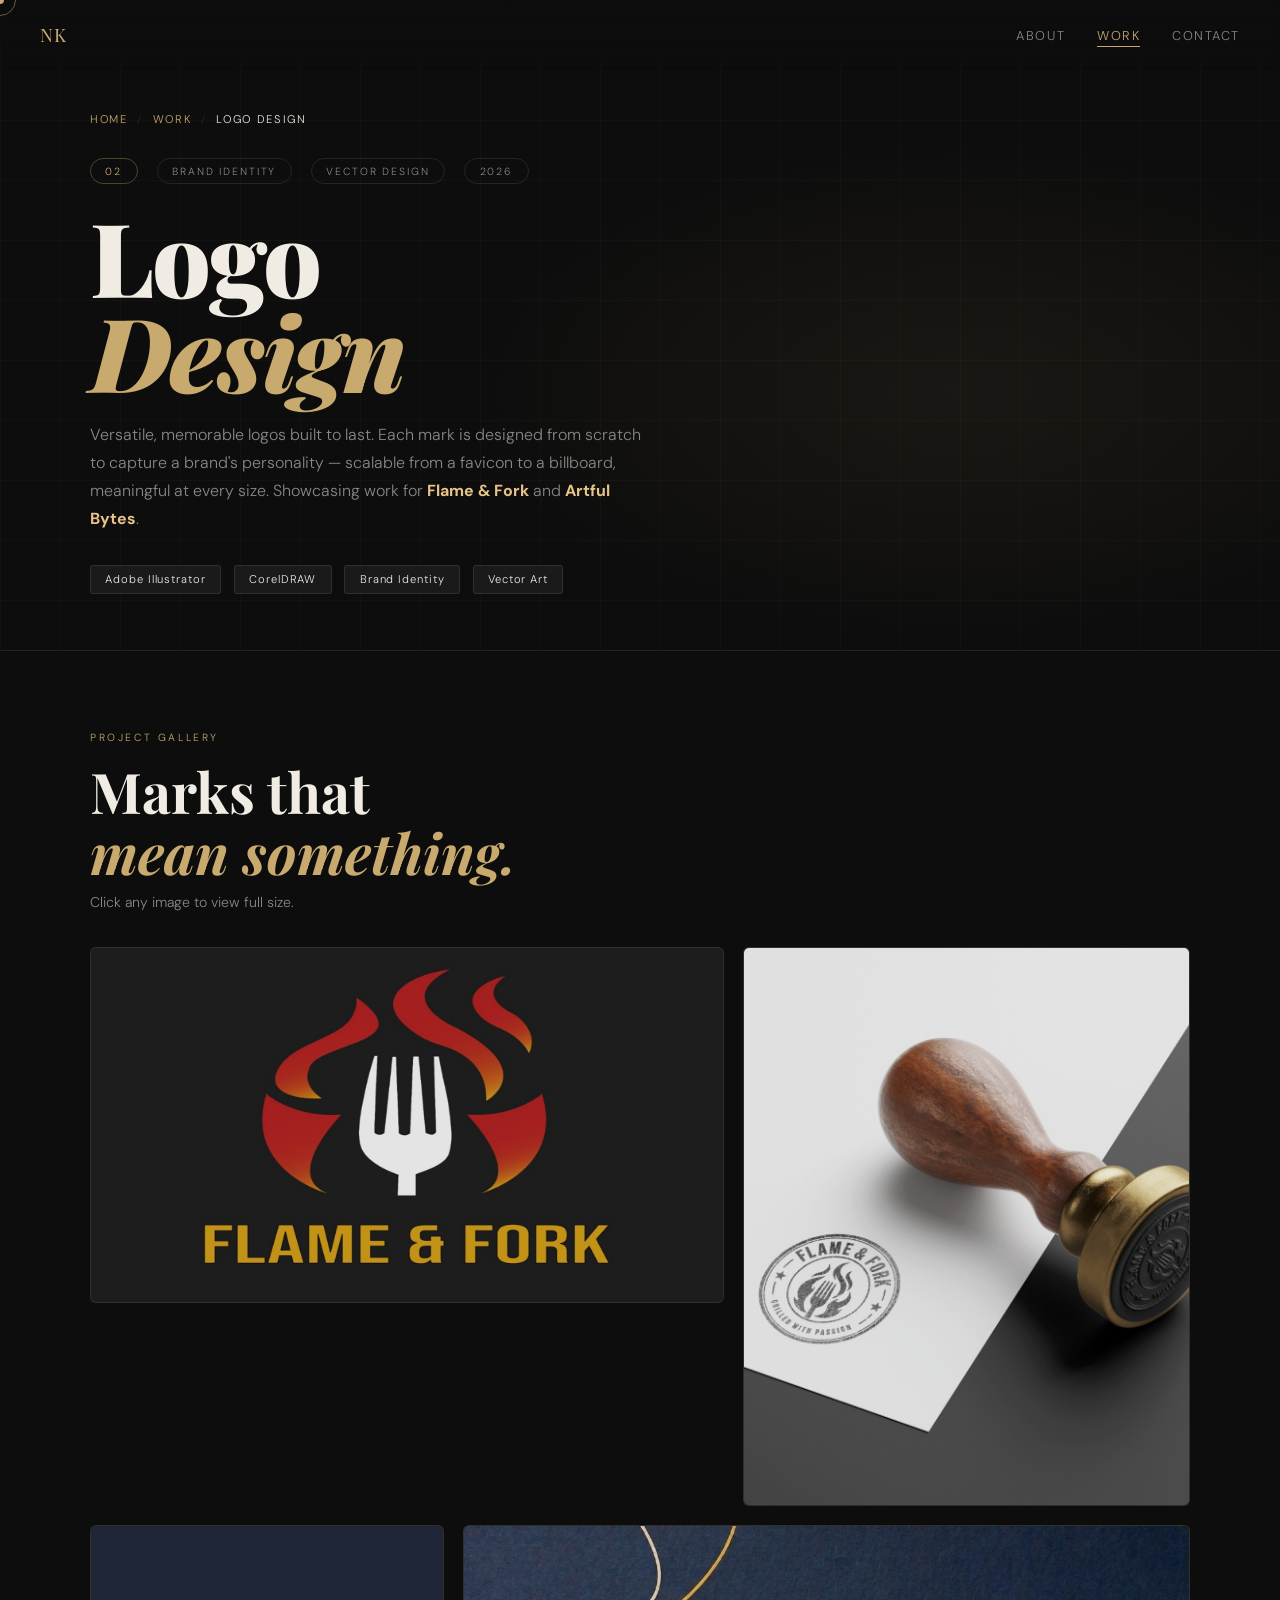
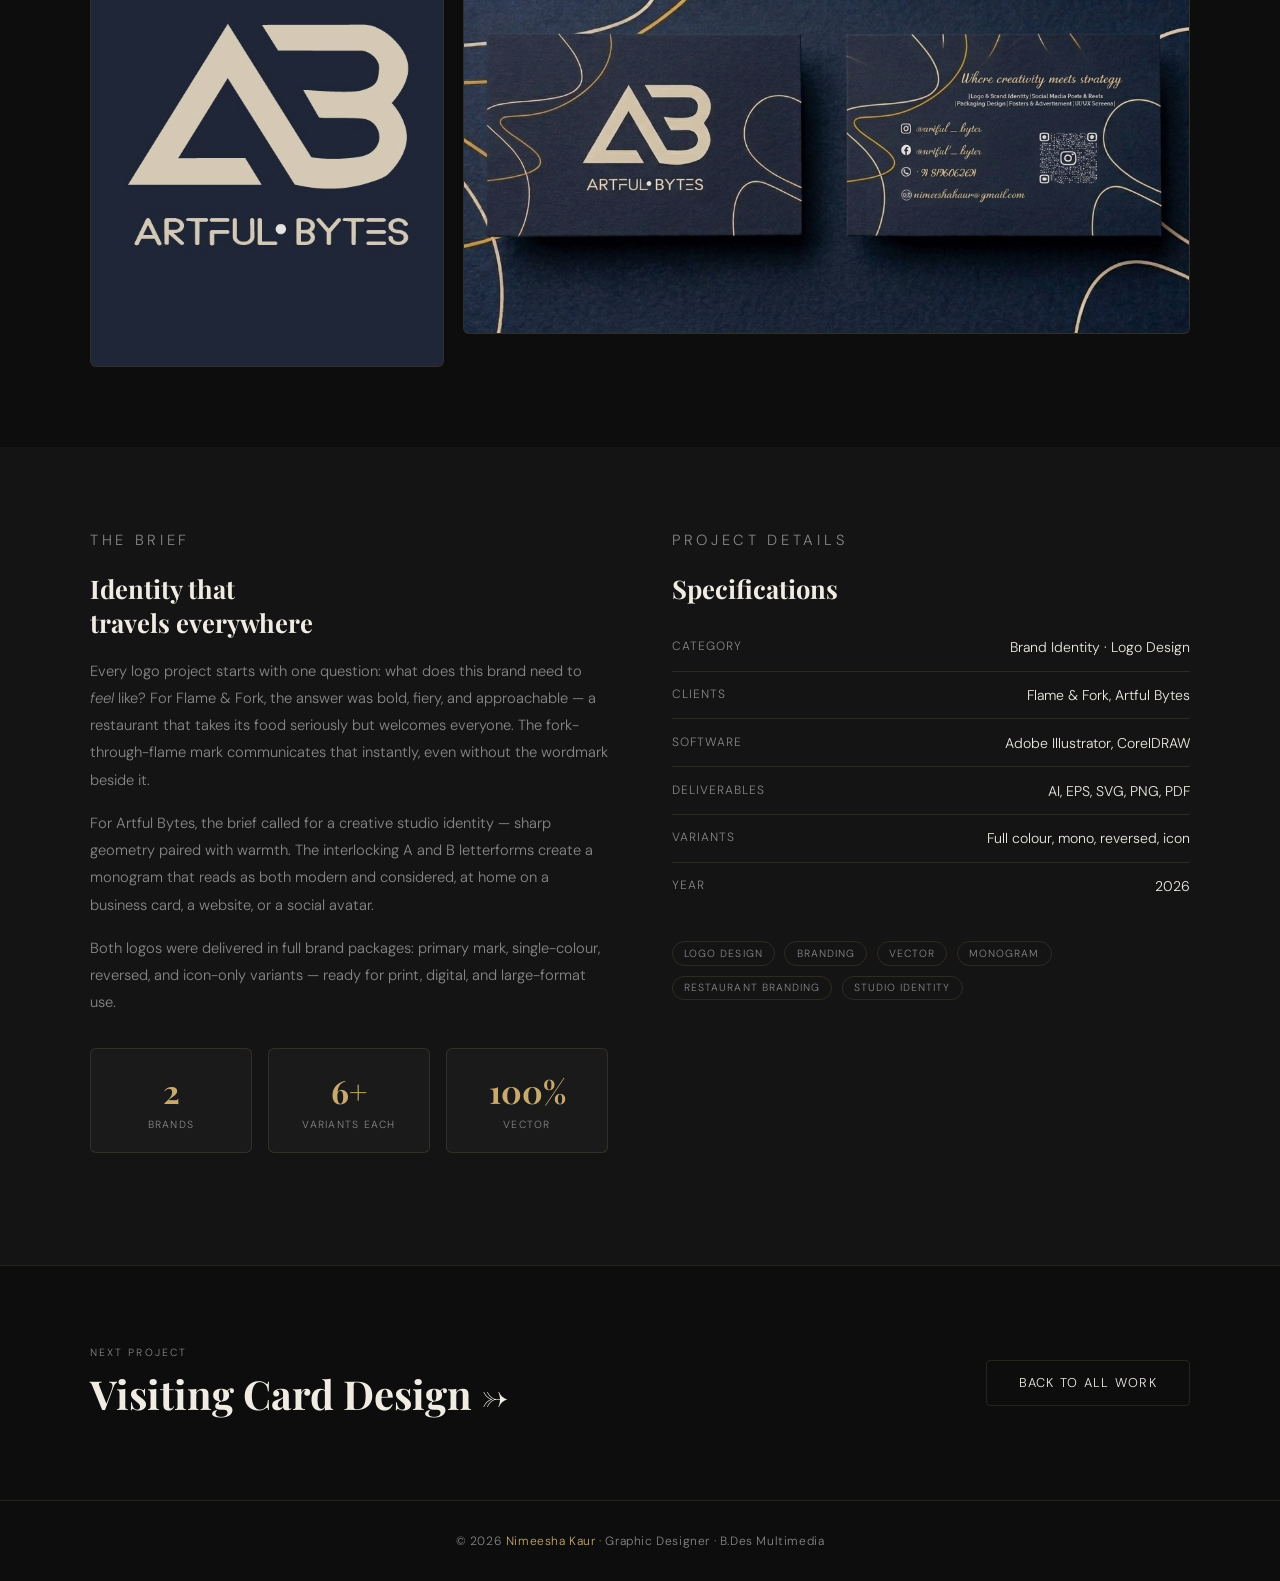
==== logoDesign.html @ 87f95355 "first commit" ====
<!DOCTYPE html>
<html lang="en">
<head>
<meta charset="UTF-8">
<meta name="viewport" content="width=device-width, initial-scale=1.0">
<title>Logo Design — Nimeesha Kaur</title>
<link rel="stylesheet" href="style.css">
</head>
<body>

<!-- Custom Cursor -->
<div class="cursor" id="cursor"></div>
<div class="cursor-ring" id="cursorRing"></div>

<!-- Navigation -->
<nav>
  <a href="index.html" class="nav-logo">NK</a>
  <ul class="nav-links">
    <li><a href="index.html#about">About</a></li>
    <li><a href="index.html#projects" class="active">Work</a></li>
    <li><a href="index.html#contact">Contact</a></li>
  </ul>
  <button class="hamburger" id="hamburger" aria-label="Open menu">
    <span></span><span></span><span></span>
  </button>
</nav>

<!-- Mobile Menu -->
<div class="mobile-menu" id="mobileMenu">
  <a href="index.html#about">About</a>
  <a href="index.html#projects">Work</a>
  <a href="index.html#contact">Contact</a>
</div>

<!-- ── Page Hero ── -->
<div class="page-hero">
  <div class="bg-grid"></div>
  <div style="position:absolute;inset:0;background:radial-gradient(ellipse 55% 55% at 75% 60%, rgba(200,169,110,0.07) 0%, rgba(200,169,110,0.03) 40%, transparent 70%);pointer-events:none;"></div>

  <div class="page-hero-content">

    <div class="breadcrumb">
      <a href="index.html">Home</a>
      <span>/</span>
      <a href="index.html#projects">Work</a>
      <span>/</span>
      <span style="color:var(--text)">Logo Design</span>
    </div>

    <div class="project-meta">
      <span class="meta-badge accent">02</span>
      <span class="meta-badge">Brand Identity</span>
      <span class="meta-badge">Vector Design</span>
      <span class="meta-badge">2026</span>
    </div>

    <h1 class="page-title">Logo<br><em>Design</em></h1>
    <p class="page-subtitle">
      Versatile, memorable logos built to last. Each mark is designed from scratch to capture
      a brand's personality — scalable from a favicon to a billboard, meaningful at every size.
      Showcasing work for <strong style="color:var(--accent2)">Flame &amp; Fork</strong> and
      <strong style="color:var(--accent2)">Artful Bytes</strong>.
    </p>

    <div class="tools-strip">
      <span class="tool-chip">Adobe Illustrator</span>
      <span class="tool-chip">CorelDRAW</span>
      <span class="tool-chip">Brand Identity</span>
      <span class="tool-chip">Vector Art</span>
    </div>

  </div>
</div>


<!-- ── Gallery ── -->
<div class="gallery-section">
  <div class="container" style="margin-bottom:2rem;">
    <p class="section-label reveal">Project Gallery</p>
    <h2 class="section-title reveal" style="margin-bottom:0.5rem;">Marks that<br><em style="font-style:italic;color:var(--accent)">mean something.</em></h2>
    <p class="reveal" style="color:var(--muted);font-size:0.88rem;max-width:480px;line-height:1.7;margin-bottom:0;">
      Click any image to view full size.
    </p>
  </div>

  <div class="gallery-grid">

    <!-- Wide — Flame & Fork logo on black -->
    <div class="gallery-item gi-1 reveal" data-src="images/FF1.jpeg">
      <img src="images/FF1.jpeg" alt="Flame & Fork logo — fork silhouette with flame on black background">
      <div class="overlay">
        <span class="overlay-text">Flame &amp; Fork — primary logo on black</span>
      </div>
    </div>

    <!-- Tall — stamp mockup -->
    <div class="gallery-item gi-2 reveal reveal-delay-1" data-src="images/FF10.jpeg">
      <img src="images/FF10.jpeg" alt="Flame & Fork logo stamped on paper with brass stamp tool">
      <div class="overlay">
        <span class="overlay-text">Stamp mockup — single-colour application</span>
      </div>
    </div>

    <!-- Tall — Artful Bytes logo -->
    <div class="gallery-item gi-3 reveal reveal-delay-2" data-src="images/AB1.jpeg">
      <img src="images/AB1.jpeg" alt="Artful Bytes AB monogram logo on navy background">
      <div class="overlay">
        <span class="overlay-text">Artful Bytes — AB monogram mark</span>
      </div>
    </div>

    <!-- Wide — visiting card showing logo in use -->
    <div class="gallery-item gi-4 reveal reveal-delay-3" data-src="images/AB2.jpeg">
      <img src="images/AB2.jpeg" alt="Artful Bytes logo applied to visiting card — navy and gold">
      <div class="overlay">
        <span class="overlay-text">Logo in context — business card application</span>
      </div>
    </div>

  </div>
</div>


<!-- ── Project Info ── -->
<div class="project-info-section">
  <div class="info-grid">

    <div class="info-block reveal">
      <p class="section-label">The Brief</p>
      <h3>Identity that<br>travels everywhere</h3>
      <p>
        Every logo project starts with one question: what does this brand need to <em>feel</em> like?
        For Flame &amp; Fork, the answer was bold, fiery, and approachable — a restaurant that takes
        its food seriously but welcomes everyone. The fork-through-flame mark communicates that instantly,
        even without the wordmark beside it.
      </p>
      <p>
        For Artful Bytes, the brief called for a creative studio identity — sharp geometry paired with
        warmth. The interlocking A and B letterforms create a monogram that reads as both modern and
        considered, at home on a business card, a website, or a social avatar.
      </p>
      <p>
        Both logos were delivered in full brand packages: primary mark, single-colour, reversed, and
        icon-only variants — ready for print, digital, and large-format use.
      </p>

      <div class="stats-row" style="margin-top:2rem;">
        <div class="stat-box">
          <span class="stat-num">2</span>
          <span class="stat-label">Brands</span>
        </div>
        <div class="stat-box">
          <span class="stat-num">6+</span>
          <span class="stat-label">Variants Each</span>
        </div>
        <div class="stat-box">
          <span class="stat-num">100%</span>
          <span class="stat-label">Vector</span>
        </div>
      </div>
    </div>

    <div class="info-block reveal reveal-delay-2">
      <p class="section-label">Project Details</p>
      <h3>Specifications</h3>
      <ul class="detail-list">
        <li>
          <span class="dl-key">Category</span>
          <span class="dl-val">Brand Identity · Logo Design</span>
        </li>
        <li>
          <span class="dl-key">Clients</span>
          <span class="dl-val">Flame &amp; Fork, Artful Bytes</span>
        </li>
        <li>
          <span class="dl-key">Software</span>
          <span class="dl-val">Adobe Illustrator, CorelDRAW</span>
        </li>
        <li>
          <span class="dl-key">Deliverables</span>
          <span class="dl-val">AI, EPS, SVG, PNG, PDF</span>
        </li>
        <li>
          <span class="dl-key">Variants</span>
          <span class="dl-val">Full colour, mono, reversed, icon</span>
        </li>
        <li>
          <span class="dl-key">Year</span>
          <span class="dl-val">2026</span>
        </li>
      </ul>

      <div style="margin-top:2rem;display:flex;flex-wrap:wrap;gap:0.6rem;">
        <span class="tag">Logo Design</span>
        <span class="tag">Branding</span>
        <span class="tag">Vector</span>
        <span class="tag">Monogram</span>
        <span class="tag">Restaurant Branding</span>
        <span class="tag">Studio Identity</span>
      </div>
    </div>

  </div>
</div>


<!-- ── Next Project CTA ── -->
<div class="next-project">
  <div class="next-inner">
    <div class="reveal">
      <p class="next-label">Next Project</p>
      <h2 class="next-title">Visiting Card Design →</h2>
    </div>
    <a href="index.html#projects" class="btn btn-outline reveal reveal-delay-2">Back to All Work</a>
  </div>
</div>


<!-- ── Lightbox ── -->
<div class="lightbox" id="lightbox" role="dialog" aria-modal="true">
  <button class="lightbox-close" id="lightboxClose" aria-label="Close">✕</button>
  <img class="lightbox-img" id="lightboxImg" src="" alt="Enlarged view">
</div>

<footer>
  <p>© 2026 <a href="index.html">Nimeesha Kaur</a> · Graphic Designer · B.Des Multimedia</p>
</footer>

<script src="main.js"></script>
</body>
</html>
---- style.css ----
/* ═══════════════════════════════════════════════
   NIMEESHA KAUR — SHARED STYLESHEET
   Used by: index.html & playingCards.html
════════════════════════════════════════════════ */

@import url('https://fonts.googleapis.com/css2?family=Playfair+Display:ital,wght@0,400;0,700;0,900;1,400&family=DM+Sans:wght@300;400;500&display=swap');

/* ── Variables ── */
:root {
  --bg:      #0d0d0d;
  --surface: #141414;
  --card:    #1a1a1a;
  --accent:  #c8a96e;
  --accent2: #e8c48a;
  --text:    #f0ece4;
  --muted:   #888888;
  --border:  rgba(200,169,110,0.15);
  --border-hover: rgba(200,169,110,0.4);
  --radius:  6px;
  --transition: 0.3s ease;
}

/* ── Reset ── */
*, *::before, *::after { box-sizing: border-box; margin: 0; padding: 0; }
html { scroll-behavior: smooth; }
body {
  background: var(--bg);
  color: var(--text);
  font-family: 'DM Sans', sans-serif;
  font-weight: 300;
  overflow-x: hidden;
  cursor: none;
}
img { display: block; max-width: 100%; }

/* ── Custom Cursor ── */
.cursor {
  width: 8px; height: 8px;
  background: var(--accent);
  border-radius: 50%;
  position: fixed; top: 0; left: 0;
  pointer-events: none; z-index: 9999;
  transform: translate(-50%, -50%);
}
.cursor-ring {
  width: 32px; height: 32px;
  border: 1px solid rgba(200,169,110,0.5);
  border-radius: 50%;
  position: fixed; top: 0; left: 0;
  pointer-events: none; z-index: 9998;
  transform: translate(-50%, -50%);
  transition: all 0.18s ease;
}
@media (hover: none) {
  .cursor, .cursor-ring { display: none; }
  body { cursor: auto; }
}

/* ── Navigation ── */
nav {
  position: fixed; top: 0; width: 100%; z-index: 100;
  padding: 1.4rem 2.5rem;
  display: flex; justify-content: space-between; align-items: center;
  background: linear-gradient(to bottom, rgba(13,13,13,0.97) 0%, transparent 100%);
  backdrop-filter: blur(4px);
}
.nav-logo {
  font-family: 'Playfair Display', serif;
  font-size: 1.15rem;
  letter-spacing: 0.05em;
  color: var(--accent);
  text-decoration: none;
}
.nav-links { display: flex; gap: 2rem; list-style: none; }
.nav-links a {
  color: var(--muted);
  text-decoration: none;
  font-size: 0.8rem;
  letter-spacing: 0.12em;
  text-transform: uppercase;
  transition: color var(--transition);
  position: relative;
}
.nav-links a::after {
  content: '';
  position: absolute; bottom: -3px; left: 0;
  width: 0; height: 1px;
  background: var(--accent);
  transition: width var(--transition);
}
.nav-links a:hover { color: var(--accent); }
.nav-links a:hover::after { width: 100%; }
.nav-links a.active { color: var(--accent); }
.nav-links a.active::after { width: 100%; }

/* ── Hamburger ── */
.hamburger {
  display: none;
  flex-direction: column; gap: 5px;
  background: none; border: none; cursor: pointer; padding: 4px;
}
.hamburger span {
  width: 22px; height: 1.5px;
  background: var(--accent);
  transition: all 0.3s;
  display: block;
}
.hamburger.open span:nth-child(1) { transform: rotate(45deg) translate(4.5px, 4.5px); }
.hamburger.open span:nth-child(2) { opacity: 0; }
.hamburger.open span:nth-child(3) { transform: rotate(-45deg) translate(4.5px, -4.5px); }

/* ── Mobile Menu ── */
.mobile-menu {
  display: none;
  position: fixed; inset: 0; background: rgba(13,13,13,0.97);
  z-index: 99; flex-direction: column;
  align-items: center; justify-content: center; gap: 2.5rem;
}
.mobile-menu.open { display: flex; }
.mobile-menu a {
  color: var(--text); text-decoration: none;
  font-family: 'Playfair Display', serif;
  font-size: 2rem; letter-spacing: 0.05em;
  transition: color 0.2s;
}
.mobile-menu a:hover { color: var(--accent); }

/* ── Buttons ── */
.btn {
  display: inline-block;
  padding: 0.85rem 2rem;
  font-size: 0.8rem; letter-spacing: 0.1em; text-transform: uppercase;
  text-decoration: none; border-radius: 4px; transition: all var(--transition);
  font-family: 'DM Sans', sans-serif;
}
.btn-primary { background: var(--accent); color: #0d0d0d; font-weight: 500; }
.btn-primary:hover { background: var(--accent2); transform: translateY(-2px); }
.btn-outline { border: 1px solid var(--border); color: var(--text); }
.btn-outline:hover { border-color: var(--accent); color: var(--accent); transform: translateY(-2px); }

/* ── Section Shared ── */
section { padding: 6rem 2.5rem; }
.container { max-width: 1100px; margin: 0 auto; }

.section-label {
  font-size: 0.65rem; letter-spacing: 0.25em; text-transform: uppercase;
  color: var(--accent); margin-bottom: 1rem;
}
.section-title {
  font-family: 'Playfair Display', serif;
  font-size: clamp(2rem, 5vw, 3.5rem);
  font-weight: 700; line-height: 1.1;
  margin-bottom: 3rem;
}

/* ── Background Grid (reusable) ── */
.bg-grid {
  position: absolute; inset: 0; pointer-events: none;
  background-image:
    linear-gradient(rgba(200,169,110,0.04) 1px, transparent 1px),
    linear-gradient(90deg, rgba(200,169,110,0.04) 1px, transparent 1px);
  background-size: 60px 60px;
}
.bg-glow-right {
  position: absolute; inset: 0;
  background: radial-gradient(ellipse 70% 60% at 70% 50%, rgba(200,169,110,0.06) 0%, transparent 70%);
}
.bg-glow-center {
  position: absolute; inset: 0;
  background: radial-gradient(ellipse 60% 50% at 50% 50%, rgba(200,169,110,0.05) 0%, transparent 70%);
}

/* ── Tags / Pills ── */
.tag {
  font-size: 0.65rem; letter-spacing: 0.1em; text-transform: uppercase;
  padding: 0.3rem 0.7rem; border-radius: 2rem;
  border: 1px solid var(--border); color: var(--muted);
  transition: all var(--transition);
}
.tag:hover { border-color: var(--accent); color: var(--accent); }

/* ── Scroll Reveal Animation ── */
.reveal {
  opacity: 0; transform: translateY(30px);
  transition: opacity 0.7s ease, transform 0.7s ease;
}
.reveal.visible { opacity: 1; transform: translateY(0); }
.reveal-delay-1 { transition-delay: 0.1s; }
.reveal-delay-2 { transition-delay: 0.2s; }
.reveal-delay-3 { transition-delay: 0.3s; }
.reveal-delay-4 { transition-delay: 0.4s; }

/* ── Keyframes ── */
@keyframes fadeUp {
  from { opacity: 0; transform: translateY(24px); }
  to   { opacity: 1; transform: translateY(0); }
}
@keyframes scrollPulse {
  0%, 100% { opacity: 1; }
  50%       { opacity: 0.3; }
}
@keyframes shimmer {
  0%   { background-position: -200% center; }
  100% { background-position: 200% center; }
}

/* ── Footer ── */
footer {
  padding: 2rem 2.5rem; text-align: center;
  border-top: 1px solid var(--border);
  font-size: 0.75rem; color: var(--muted); letter-spacing: 0.05em;
}
footer a { color: var(--accent); text-decoration: none; }
footer a:hover { text-decoration: underline; }

/* ════════════════════════════════════════
   INDEX PAGE STYLES
════════════════════════════════════════ */

/* Hero */
#hero {
  min-height: 100vh;
  display: flex; align-items: center;
  padding: 7rem 2.5rem 4rem;
  position: relative; overflow: hidden;
}
.hero-content { position: relative; max-width: 1100px; margin: 0 auto; width: 100%; }
.hero-tag {
  display: inline-block;
  font-size: 0.7rem; letter-spacing: 0.2em; text-transform: uppercase;
  color: var(--accent); border: 1px solid var(--border);
  padding: 0.4rem 1rem; border-radius: 2rem; margin-bottom: 2rem;
  animation: fadeUp 0.8s ease both;
}
.hero-name {
  font-family: 'Playfair Display', serif;
  font-size: clamp(3.5rem, 10vw, 8rem);
  font-weight: 900; line-height: 0.92;
  letter-spacing: -0.02em;
  animation: fadeUp 0.8s 0.1s ease both;
}
.hero-name span { color: var(--accent); font-style: italic; }
.hero-sub {
  margin-top: 1.8rem;
  font-size: clamp(0.9rem, 2vw, 1.1rem);
  color: var(--muted); max-width: 500px; line-height: 1.7;
  animation: fadeUp 0.8s 0.2s ease both;
}
.hero-cta {
  margin-top: 2.5rem;
  display: flex; gap: 1rem; flex-wrap: wrap;
  animation: fadeUp 0.8s 0.3s ease both;
}
.hero-scroll {
  position: absolute; bottom: 2.5rem; left: 50%; transform: translateX(-50%);
  display: flex; flex-direction: column; align-items: center; gap: 0.5rem;
  animation: fadeUp 1s 0.6s ease both;
}
.hero-scroll span { font-size: 0.65rem; letter-spacing: 0.2em; text-transform: uppercase; color: var(--muted); }
.scroll-line {
  width: 1px; height: 40px; background: linear-gradient(to bottom, var(--accent), transparent);
  animation: scrollPulse 1.5s ease infinite;
}

/* About */
#about { background: var(--surface); }
.about-grid { display: grid; grid-template-columns: 1fr 1fr; gap: 5rem; align-items: start; }
.about-text p { color: var(--muted); line-height: 1.8; margin-bottom: 1.2rem; font-size: 0.95rem; }
.skills-heading { font-family: 'Playfair Display', serif; font-size: 1.2rem; margin-bottom: 1rem; color: var(--accent2); }
.skills-grid { display: grid; grid-template-columns: 1fr 1fr; gap: 0.8rem; }
.skill-pill {
  border: 1px solid var(--border); padding: 0.7rem 1rem;
  border-radius: 4px; font-size: 0.8rem; color: var(--text);
  letter-spacing: 0.05em; transition: all var(--transition);
  background: var(--card);
}
.skill-pill:hover { border-color: var(--accent); color: var(--accent); transform: translateX(4px); }

/* Projects */
#projects { background: var(--bg); }
.projects-grid { display: grid; grid-template-columns: repeat(auto-fill, minmax(320px, 1fr)); gap: 1.5rem; }
.project-card {
  background: var(--card); border: 1px solid var(--border);
  border-radius: 8px; padding: 2rem; transition: all 0.35s;
  position: relative; overflow: hidden; cursor: pointer;
}
.project-card::before {
  content: ''; position: absolute; inset: 0;
  background: linear-gradient(135deg, rgba(200,169,110,0.05), transparent);
  opacity: 0; transition: opacity 0.35s;
}
.project-card:hover { border-color: var(--border-hover); transform: translateY(-5px); box-shadow: 0 20px 60px rgba(0,0,0,0.4); }
.project-card:hover::before { opacity: 1; }
.project-number { font-size: 0.65rem; letter-spacing: 0.2em; color: var(--accent); margin-bottom: 1.2rem; }
.project-title { font-family: 'Playfair Display', serif; font-size: 1.3rem; font-weight: 700; margin-bottom: 0.5rem; }
.project-type { font-size: 0.75rem; color: var(--muted); margin-bottom: 1rem; letter-spacing: 0.05em; }
.project-desc { font-size: 0.88rem; color: var(--muted); line-height: 1.7; margin-bottom: 1.5rem; }
.project-tags { display: flex; flex-wrap: wrap; gap: 0.5rem; }
.project-tools { font-size: 0.72rem; color: var(--accent); margin-bottom: 1rem; letter-spacing: 0.05em; }
.project-arrow {
  position: absolute; bottom: 1.5rem; right: 1.5rem;
  width: 32px; height: 32px; border-radius: 50%;
  border: 1px solid var(--border);
  display: flex; align-items: center; justify-content: center;
  font-size: 0.9rem; color: var(--muted);
  transition: all var(--transition); opacity: 0;
}
.project-card:hover .project-arrow { opacity: 1; border-color: var(--accent); color: var(--accent); }

/* Contact */
#contact { background: var(--surface); }
.contact-inner { display: grid; grid-template-columns: 1fr 1fr; gap: 5rem; align-items: start; }
.contact-item {
  display: flex; gap: 1rem; align-items: flex-start;
  padding: 1.2rem; border: 1px solid var(--border); border-radius: 6px;
  margin-bottom: 1rem; background: var(--card); transition: all var(--transition);
}
.contact-item:hover { border-color: var(--accent); transform: translateX(4px); }
.contact-icon { font-size: 1.2rem; min-width: 28px; color: var(--accent); }
.contact-label { font-size: 0.65rem; color: var(--muted); letter-spacing: 0.1em; text-transform: uppercase; margin-bottom: 0.3rem; }
.contact-value { font-size: 0.9rem; color: var(--text); }
.contact-value a { color: inherit; text-decoration: none; transition: color 0.2s; }
.contact-value a:hover { color: var(--accent); }
.contact-cta h3 { font-family: 'Playfair Display', serif; font-size: 1.8rem; font-weight: 700; margin-bottom: 1rem; line-height: 1.2; }
.contact-cta p { color: var(--muted); line-height: 1.7; font-size: 0.9rem; margin-bottom: 2rem; }


/* ════════════════════════════════════════
   PLAYING CARDS PAGE STYLES
════════════════════════════════════════ */

/* Page hero — project detail banner */
.page-hero {
  min-height: 55vh;
  display: flex; align-items: flex-end;
  padding: 7rem 2.5rem 3.5rem;
  position: relative; overflow: hidden;
  border-bottom: 1px solid var(--border);
}
.page-hero-content { position: relative; max-width: 1100px; margin: 0 auto; width: 100%; }

/* Breadcrumb */
.breadcrumb {
  display: flex; align-items: center; gap: 0.6rem;
  margin-bottom: 2rem;
  font-size: 0.7rem; letter-spacing: 0.15em; text-transform: uppercase;
  color: var(--muted);
  animation: fadeUp 0.7s ease both;
}
.breadcrumb a { color: var(--accent); text-decoration: none; transition: opacity 0.2s; }
.breadcrumb a:hover { opacity: 0.75; }
.breadcrumb span { color: var(--border); }

/* Project meta row */
.project-meta {
  display: flex; align-items: center; gap: 1.2rem; flex-wrap: wrap;
  margin-bottom: 1.5rem;
  animation: fadeUp 0.7s 0.05s ease both;
}
.meta-badge {
  font-size: 0.65rem; letter-spacing: 0.18em; text-transform: uppercase;
  border: 1px solid var(--border); padding: 0.35rem 0.9rem;
  border-radius: 2rem; color: var(--muted);
}
.meta-badge.accent { color: var(--accent); border-color: rgba(200,169,110,0.35); }

/* Large project title */
.page-title {
  font-family: 'Playfair Display', serif;
  font-size: clamp(2.8rem, 8vw, 6.5rem);
  font-weight: 900; line-height: 0.93;
  letter-spacing: -0.02em;
  animation: fadeUp 0.7s 0.1s ease both;
}
.page-title em { font-style: italic; color: var(--accent); }

.page-subtitle {
  margin-top: 1.4rem; max-width: 560px;
  font-size: clamp(0.88rem, 1.8vw, 1rem);
  color: var(--muted); line-height: 1.75;
  animation: fadeUp 0.7s 0.15s ease both;
}

/* Tools strip */
.tools-strip {
  margin-top: 2rem;
  display: flex; gap: 0.8rem; flex-wrap: wrap;
  animation: fadeUp 0.7s 0.2s ease both;
}
.tool-chip {
  font-size: 0.7rem; letter-spacing: 0.08em;
  padding: 0.4rem 0.9rem; border-radius: 3px;
  background: var(--card); border: 1px solid var(--border);
  color: var(--text);
}

/* ── Gallery section ── */
.gallery-section { background: var(--bg); padding: 5rem 2.5rem; }

/* Masonry-style layout */
.gallery-grid {
  display: grid;
  grid-template-columns: repeat(12, 1fr);
  grid-template-rows: auto;
  gap: 1.2rem;
  max-width: 1100px; margin: 0 auto;
}

/* Individual image cells */
.gallery-item {
  overflow: hidden; border-radius: var(--radius);
  border: 1px solid var(--border);
  position: relative; background: var(--card);
  cursor: zoom-in;
}
.gallery-item img {
  width: 100%; height: 100%;
  object-fit: cover;
  transition: transform 0.6s cubic-bezier(0.25,0.46,0.45,0.94),
              filter 0.4s ease;
  filter: brightness(0.92);
}
.gallery-item:hover img { transform: scale(1.04); filter: brightness(1); }

/* Overlay on hover */
.gallery-item .overlay {
  position: absolute; inset: 0;
  background: linear-gradient(to top, rgba(13,13,13,0.75) 0%, transparent 50%);
  opacity: 0; transition: opacity 0.4s ease;
  display: flex; align-items: flex-end; padding: 1.2rem;
}
.gallery-item:hover .overlay { opacity: 1; }
.overlay-text { font-size: 0.75rem; letter-spacing: 0.1em; color: var(--accent2); text-transform: uppercase; }

/* Layout assignments — creative asymmetric grid */
.gi-1 { grid-column: 1 / 8;  grid-row: 1; aspect-ratio: 16/9; }
.gi-2 { grid-column: 8 / 13; grid-row: 1; aspect-ratio: 4/5; }
.gi-3 { grid-column: 1 / 5;  grid-row: 2; aspect-ratio: 4/5; }
.gi-4 { grid-column: 5 / 13; grid-row: 2; aspect-ratio: 16/9; }

/* ── Project Info ── */
.project-info-section { background: var(--surface); padding: 5rem 2.5rem; }
.info-grid { display: grid; grid-template-columns: 1fr 1fr; gap: 4rem; max-width: 1100px; margin: 0 auto; }

.info-block h3 {
  font-family: 'Playfair Display', serif;
  font-size: 1.6rem; margin-bottom: 1.2rem;
}
.info-block p { color: var(--muted); line-height: 1.85; font-size: 0.92rem; margin-bottom: 1rem; }

/* Stat boxes */
.stats-row { display: grid; grid-template-columns: repeat(3, 1fr); gap: 1rem; margin-bottom: 2rem; }
.stat-box {
  background: var(--card); border: 1px solid var(--border);
  border-radius: var(--radius); padding: 1.2rem;
  text-align: center; transition: border-color var(--transition);
}
.stat-box:hover { border-color: var(--accent); }
.stat-num {
  font-family: 'Playfair Display', serif;
  font-size: 2rem; color: var(--accent); font-weight: 700; display: block;
}
.stat-label { font-size: 0.65rem; letter-spacing: 0.12em; text-transform: uppercase; color: var(--muted); margin-top: 0.3rem; }

/* Detail list */
.detail-list { list-style: none; }
.detail-list li {
  display: flex; justify-content: space-between;
  padding: 0.9rem 0;
  border-bottom: 1px solid var(--border);
  font-size: 0.88rem;
}
.detail-list li:last-child { border-bottom: none; }
.detail-list .dl-key { color: var(--muted); font-size: 0.75rem; letter-spacing: 0.08em; text-transform: uppercase; }
.detail-list .dl-val { color: var(--text); text-align: right; }

/* ── Lightbox ── */
.lightbox {
  position: fixed; inset: 0;
  background: rgba(10,10,10,0.95);
  z-index: 1000; display: none;
  align-items: center; justify-content: center;
  padding: 2rem;
}
.lightbox.open { display: flex; }
.lightbox-img {
  max-width: 90vw; max-height: 88vh;
  object-fit: contain;
  border-radius: 4px;
  box-shadow: 0 40px 100px rgba(0,0,0,0.8);
  animation: fadeUp 0.3s ease;
}
.lightbox-close {
  position: fixed; top: 1.5rem; right: 2rem;
  font-size: 2rem; color: var(--accent); cursor: pointer;
  background: none; border: none; line-height: 1;
  transition: opacity 0.2s;
}
.lightbox-close:hover { opacity: 0.6; }

/* ── Next Project CTA ── */
.next-project {
  background: var(--bg); padding: 5rem 2.5rem;
  border-top: 1px solid var(--border);
}
.next-inner {
  max-width: 1100px; margin: 0 auto;
  display: flex; justify-content: space-between; align-items: center;
  gap: 2rem; flex-wrap: wrap;
}
.next-label { font-size: 0.65rem; letter-spacing: 0.2em; text-transform: uppercase; color: var(--muted); margin-bottom: 0.5rem; }
.next-title { font-family: 'Playfair Display', serif; font-size: clamp(1.5rem, 4vw, 2.5rem); font-weight: 700; }

/* ════════════════════════════════════════
   RESPONSIVE
════════════════════════════════════════ */
@media (max-width: 900px) {
  .gallery-grid { grid-template-columns: 1fr 1fr; }
  .gi-1 { grid-column: 1 / 3; aspect-ratio: 16/9; }
  .gi-2 { grid-column: 1 / 3; grid-row: auto; aspect-ratio: 4/3; }
  .gi-3 { grid-column: 1 / 2; grid-row: auto; aspect-ratio: 4/5; }
  .gi-4 { grid-column: 2 / 3; grid-row: auto; aspect-ratio: 4/5; }
  .info-grid { grid-template-columns: 1fr; gap: 2.5rem; }
  .stats-row { grid-template-columns: repeat(3, 1fr); }
}

@media (max-width: 768px) {
  nav { padding: 1.2rem 1.5rem; }
  .nav-links { display: none; }
  .hamburger { display: flex; }
  section { padding: 4rem 1.5rem; }
  #hero { padding: 6rem 1.5rem 3rem; }
  .about-grid, .contact-inner { grid-template-columns: 1fr; gap: 2.5rem; }
  .projects-grid { grid-template-columns: 1fr; }
  .hero-scroll { display: none; }
  .page-hero { padding: 6rem 1.5rem 2.5rem; min-height: 45vh; }
  .gallery-section, .project-info-section, .next-project { padding: 3.5rem 1.5rem; }
  .gallery-grid { grid-template-columns: 1fr; }
  .gi-1, .gi-2, .gi-3, .gi-4 { grid-column: 1 / 2; grid-row: auto; aspect-ratio: 4/3; }
  .next-inner { flex-direction: column; align-items: flex-start; }
  .stats-row { grid-template-columns: 1fr 1fr; }
}
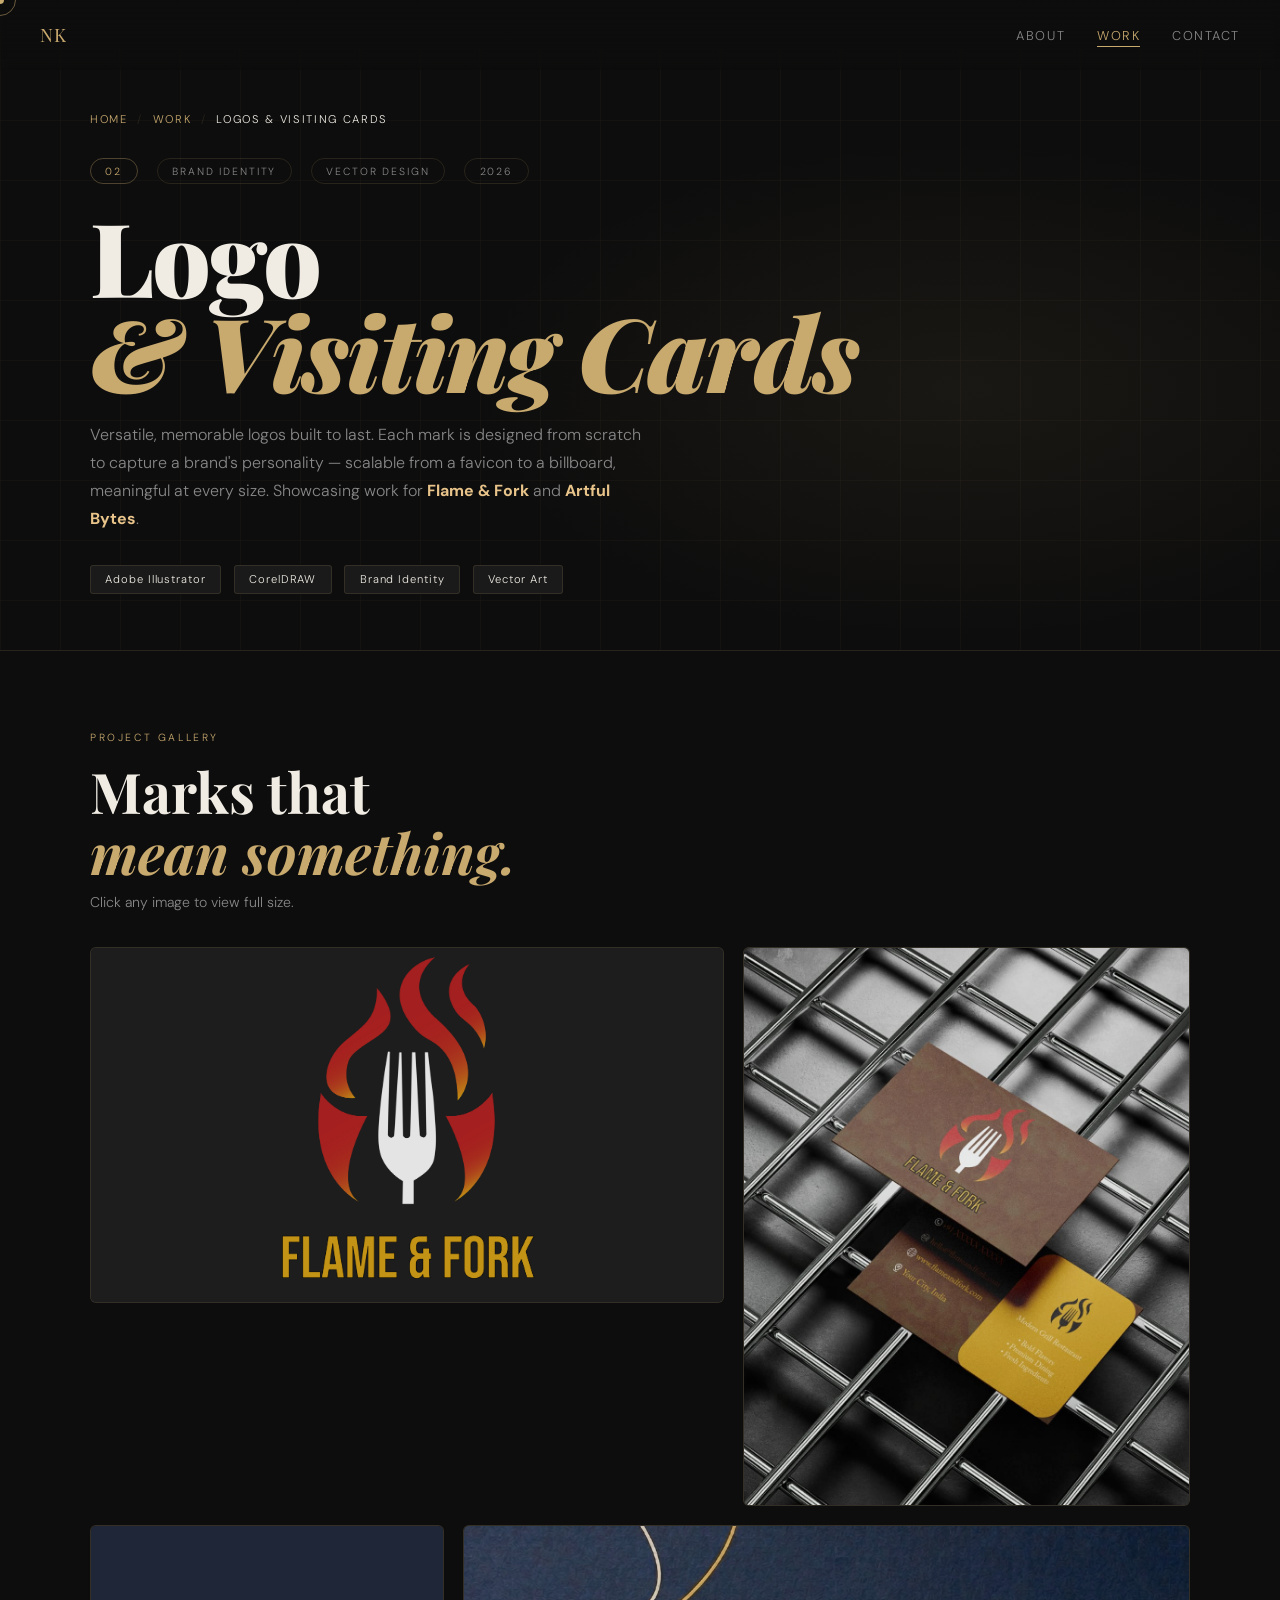
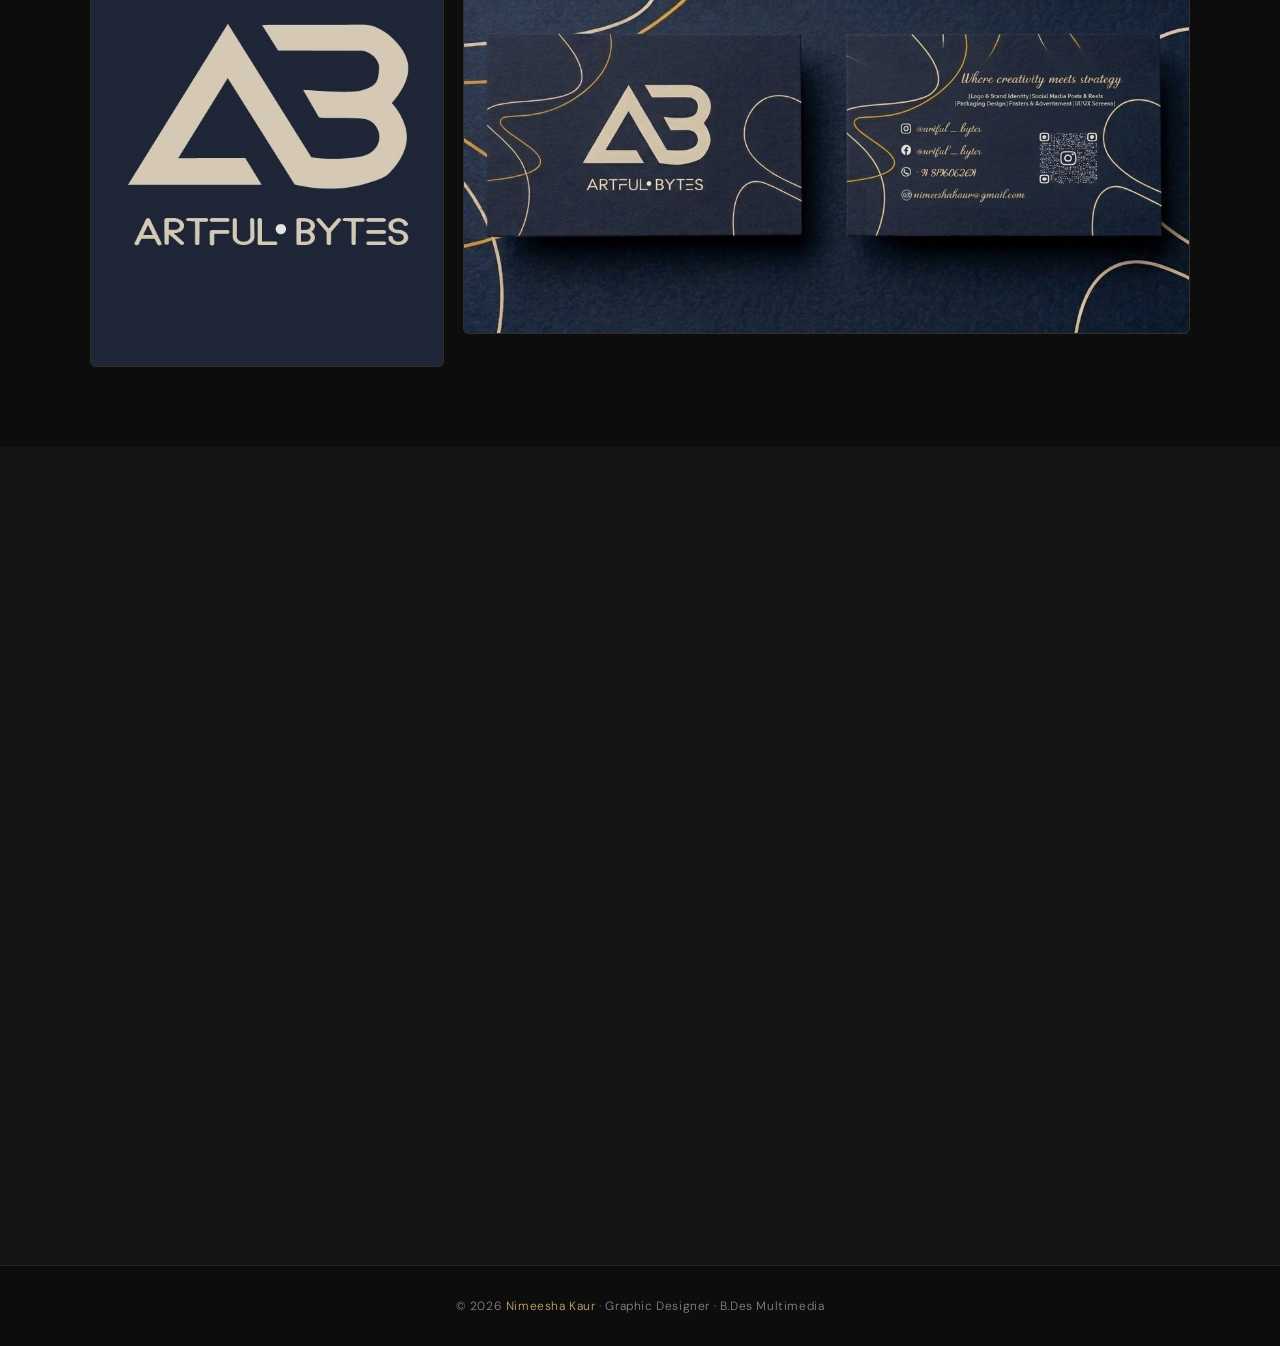
==== commit a13cdd79: "second commit" ====
--- a/logoDesign.html
+++ b/logoDesign.html
@@ -44,7 +44,7 @@
       <span>/</span>
       <a href="index.html#projects">Work</a>
       <span>/</span>
-      <span style="color:var(--text)">Logo Design</span>
+      <span style="color:var(--text)">Logos & Visiting Cards</span>
     </div>
 
     <div class="project-meta">
@@ -54,7 +54,7 @@
       <span class="meta-badge">2026</span>
     </div>
 
-    <h1 class="page-title">Logo<br><em>Design</em></h1>
+    <h1 class="page-title">Logo<br><em>& Visiting Cards</em></h1>
     <p class="page-subtitle">
       Versatile, memorable logos built to last. Each mark is designed from scratch to capture
       a brand's personality — scalable from a favicon to a billboard, meaningful at every size.
@@ -86,18 +86,18 @@
   <div class="gallery-grid">
 
     <!-- Wide — Flame & Fork logo on black -->
-    <div class="gallery-item gi-1 reveal" data-src="images/FF1.jpeg">
-      <img src="images/FF1.jpeg" alt="Flame & Fork logo — fork silhouette with flame on black background">
+    <div class="gallery-item gi-1 reveal" data-src="images/FF1.jpg">
+      <img src="images/FF1.jpg" alt="Flame & Fork logo — fork silhouette with flame on black background">
       <div class="overlay">
         <span class="overlay-text">Flame &amp; Fork — primary logo on black</span>
       </div>
     </div>
 
     <!-- Tall — stamp mockup -->
-    <div class="gallery-item gi-2 reveal reveal-delay-1" data-src="images/FF10.jpeg">
-      <img src="images/FF10.jpeg" alt="Flame & Fork logo stamped on paper with brass stamp tool">
-      <div class="overlay">
-        <span class="overlay-text">Stamp mockup — single-colour application</span>
+    <div class="gallery-item gi-2 reveal reveal-delay-1" data-src="images/FF9.jpeg">
+      <img src="images/FF9.jpeg" alt="Flame & Fork logo stamped on paper with brass stamp tool">
+      <div class="overlay">
+        <span class="overlay-text">Business Visiting Card</span>
       </div>
     </div>
 
@@ -113,7 +113,7 @@
     <div class="gallery-item gi-4 reveal reveal-delay-3" data-src="images/AB2.jpeg">
       <img src="images/AB2.jpeg" alt="Artful Bytes logo applied to visiting card — navy and gold">
       <div class="overlay">
-        <span class="overlay-text">Logo in context — business card application</span>
+        <span class="overlay-text">Business card</span>
       </div>
     </div>
 
@@ -205,7 +205,7 @@
 
 
 <!-- ── Next Project CTA ── -->
-<div class="next-project">
+<!-- <div class="next-project">
   <div class="next-inner">
     <div class="reveal">
       <p class="next-label">Next Project</p>
@@ -213,7 +213,7 @@
     </div>
     <a href="index.html#projects" class="btn btn-outline reveal reveal-delay-2">Back to All Work</a>
   </div>
-</div>
+</div> -->
 
 
 <!-- ── Lightbox ── -->
--- a/style.css
+++ b/style.css
@@ -433,10 +433,71 @@
 .overlay-text { font-size: 0.75rem; letter-spacing: 0.1em; color: var(--accent2); text-transform: uppercase; }
 
 /* Layout assignments — creative asymmetric grid */
-.gi-1 { grid-column: 1 / 8;  grid-row: 1; aspect-ratio: 16/9; }
+/* .gi-1 { grid-column: 1 / 8;  grid-row: 1; aspect-ratio: 16/9; }
 .gi-2 { grid-column: 8 / 13; grid-row: 1; aspect-ratio: 4/5; }
 .gi-3 { grid-column: 1 / 5;  grid-row: 2; aspect-ratio: 4/5; }
-.gi-4 { grid-column: 5 / 13; grid-row: 2; aspect-ratio: 16/9; }
+.gi-4 { grid-column: 5 / 13; grid-row: 2; aspect-ratio: 16/9; } */
+/* ── 10-Image Brand Identity Gallery ── */
+
+.gi-1 {
+  grid-column: 1 / 8;
+  grid-row: 1;
+  aspect-ratio: 16 / 9;
+}
+
+.gi-2 {
+  grid-column: 8 / 13;
+  grid-row: 1;
+  aspect-ratio: 4 / 5;
+}
+
+.gi-3 {
+  grid-column: 1 / 5;
+  grid-row: 2;
+  aspect-ratio: 4 / 5;
+}
+
+.gi-4 {
+  grid-column: 5 / 13;
+  grid-row: 2;
+  aspect-ratio: 16 / 9;
+}
+
+.gi-5 {
+  grid-column: 1 / 7;
+  grid-row: 3;
+  aspect-ratio: 16 / 10;
+}
+
+.gi-6 {
+  grid-column: 7 / 13;
+  grid-row: 3;
+  aspect-ratio: 16 / 10;
+}
+
+.gi-7 {
+  grid-column: 1 / 4;
+  grid-row: 4;
+  aspect-ratio: 4 / 5;
+}
+
+.gi-8 {
+  grid-column: 4 / 7;
+  grid-row: 4;
+  aspect-ratio: 4 / 5;
+}
+
+.gi-9 {
+  grid-column: 7 / 10;
+  grid-row: 4;
+  aspect-ratio: 4 / 5;
+}
+
+.gi-10 {
+  grid-column: 10 / 13;
+  grid-row: 4;
+  aspect-ratio: 4 / 5;
+}
 
 /* ── Project Info ── */
 .project-info-section { background: var(--surface); padding: 5rem 2.5rem; }
@@ -516,10 +577,38 @@
 ════════════════════════════════════════ */
 @media (max-width: 900px) {
   .gallery-grid { grid-template-columns: 1fr 1fr; }
-  .gi-1 { grid-column: 1 / 3; aspect-ratio: 16/9; }
+  /* .gi-1 { grid-column: 1 / 3; aspect-ratio: 16/9; }
   .gi-2 { grid-column: 1 / 3; grid-row: auto; aspect-ratio: 4/3; }
   .gi-3 { grid-column: 1 / 2; grid-row: auto; aspect-ratio: 4/5; }
-  .gi-4 { grid-column: 2 / 3; grid-row: auto; aspect-ratio: 4/5; }
+  .gi-4 { grid-column: 2 / 3; grid-row: auto; aspect-ratio: 4/5; } */
+  .gi-1,
+.gi-2,
+.gi-3,
+.gi-4,
+.gi-5,
+.gi-6,
+.gi-7,
+.gi-8,
+.gi-9,
+.gi-10 {
+  grid-row: auto;
+}
+
+.gi-1,
+.gi-2,
+.gi-3,
+.gi-4,
+.gi-5,
+.gi-6 {
+  grid-column: auto;
+}
+
+.gi-7,
+.gi-8,
+.gi-9,
+.gi-10 {
+  grid-column: auto;
+}
   .info-grid { grid-template-columns: 1fr; gap: 2.5rem; }
   .stats-row { grid-template-columns: repeat(3, 1fr); }
 }
@@ -536,7 +625,21 @@
   .page-hero { padding: 6rem 1.5rem 2.5rem; min-height: 45vh; }
   .gallery-section, .project-info-section, .next-project { padding: 3.5rem 1.5rem; }
   .gallery-grid { grid-template-columns: 1fr; }
-  .gi-1, .gi-2, .gi-3, .gi-4 { grid-column: 1 / 2; grid-row: auto; aspect-ratio: 4/3; }
+  /* .gi-1, .gi-2, .gi-3, .gi-4 { grid-column: 1 / 2; grid-row: auto; aspect-ratio: 4/3; } */
+  .gi-1,
+.gi-2,
+.gi-3,
+.gi-4,
+.gi-5,
+.gi-6,
+.gi-7,
+.gi-8,
+.gi-9,
+.gi-10 {
+  grid-column: 1 / 2;
+  grid-row: auto;
+  aspect-ratio: 4 / 3;
+}
   .next-inner { flex-direction: column; align-items: flex-start; }
   .stats-row { grid-template-columns: 1fr 1fr; }
 }
